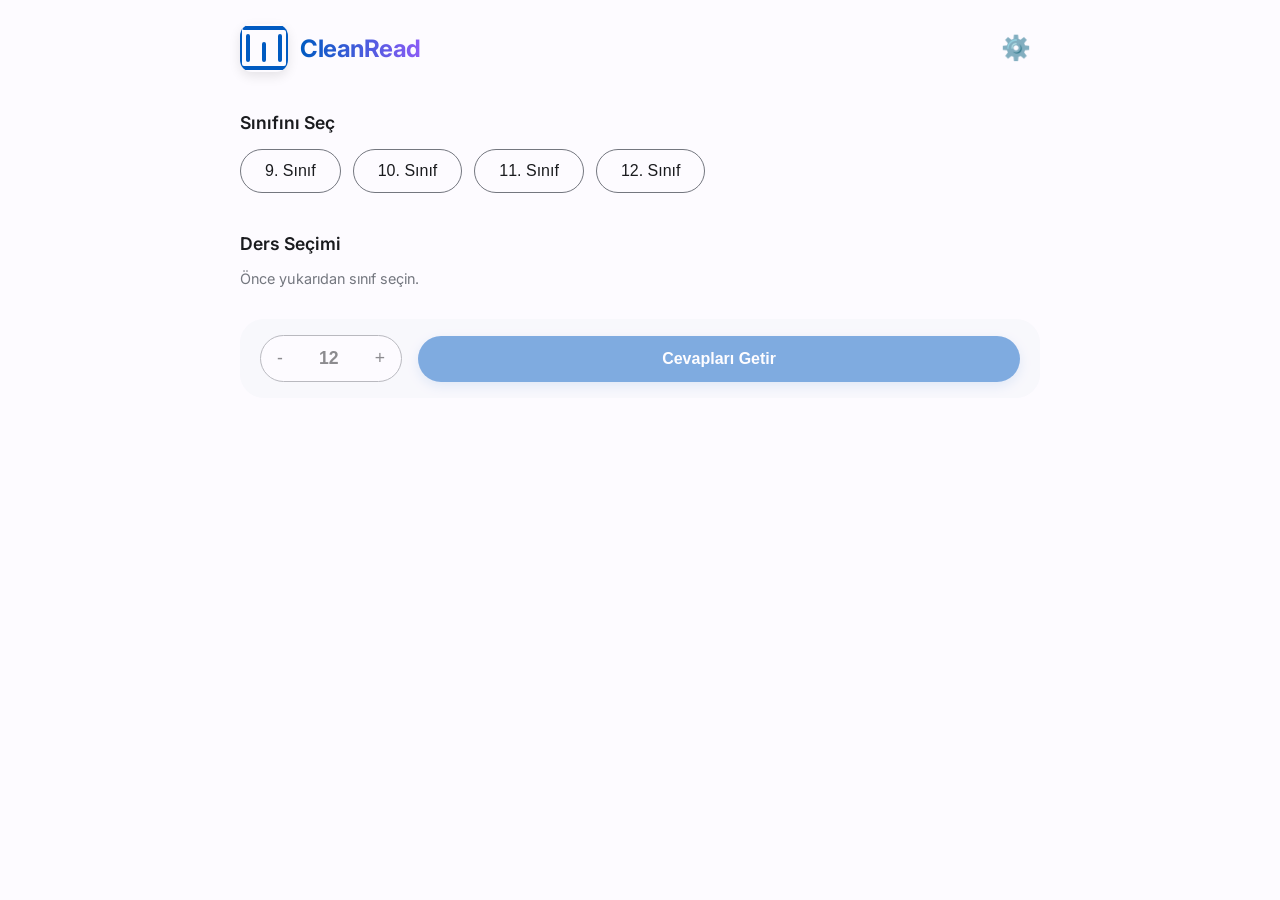
==== index.html @ bc244ae1 "Create index.html" ====
<!DOCTYPE html>
<html lang="tr">
<head>
<meta charset="UTF-8">
<meta name="viewport" content="width=device-width, initial-scale=1.0, maximum-scale=1.0, user-scalable=no">
<title>CleanRead · Cevaplara Hızlı Erişim</title>
<link href="https://fonts.googleapis.com/css2?family=Inter:wght@400;500;600;700&display=swap" rel="stylesheet">
<style>
  /* Material Design 3 Renk Paleti (Açık ve Koyu Tema) */
  :root {
    /* Açık Tema (Varsayılan) */
    --md-sys-color-primary: #005ac1;
    --md-sys-color-on-primary: #ffffff;
    --md-sys-color-primary-container: #d8e2ff;
    --md-sys-color-on-primary-container: #001a41;
    --md-sys-color-surface: #fdfbff;
    --md-sys-color-on-surface: #1a1b1e;
    --md-sys-color-surface-container: #f3f4f9;
    --md-sys-color-outline: #74777f;
    --md-sys-color-error: #ba1a1a;
    --md-sys-color-error-container: #ffdad6;
    --md-sys-color-on-error-container: #410002;
    --md-sys-color-success-container: #c4eed0;
    --md-sys-color-on-success-container: #072711;
    
    --radius-sm: 8px;
    --radius-md: 16px;
    --radius-lg: 24px;
    --radius-full: 999px;
    
    --font-family: 'Inter', -apple-system, BlinkMacSystemFont, sans-serif;
  }

  @media (prefers-color-scheme: dark) {
    :root {
      /* Koyu Tema */
      --md-sys-color-primary: #adc6ff;
      --md-sys-color-on-primary: #002e69;
      --md-sys-color-primary-container: #004494;
      --md-sys-color-on-primary-container: #d8e2ff;
      --md-sys-color-surface: #1a1b1e;
      --md-sys-color-on-surface: #e3e2e6;
      --md-sys-color-surface-container: #23252a;
      --md-sys-color-outline: #8e9099;
      --md-sys-color-error: #ffb4ab;
      --md-sys-color-error-container: #93000a;
      --md-sys-color-on-error-container: #ffdad6;
      --md-sys-color-success-container: #0f5223;
      --md-sys-color-on-success-container: #c4eed0;
    }
  }

  * { box-sizing: border-box; margin: 0; padding: 0; }
  
  body {
    font-family: var(--font-family);
    background-color: var(--md-sys-color-surface);
    color: var(--md-sys-color-on-surface);
    min-height: 100vh;
    display: flex;
    flex-direction: column;
    align-items: center;
    padding: 0 16px 80px;
    transition: background-color 0.3s, color 0.3s;
  }

  /* --- HEADER --- */
  header {
    width: 100%;
    max-width: 800px;
    display: flex;
    align-items: center;
    justify-content: space-between;
    padding: 24px 0;
    margin-bottom: 16px;
  }
  .logo-container {
    display: flex;
    align-items: center;
    gap: 12px;
  }
  .logo-container img {
    width: 48px;
    height: 48px;
    border-radius: 12px;
    object-fit: cover;
    box-shadow: 0 4px 12px rgba(0,0,0,0.1);
  }
  .logo-container h1 {
    font-size: 1.5rem;
    font-weight: 700;
    letter-spacing: -0.5px;
    background: linear-gradient(90deg, var(--md-sys-color-primary), #8b5cf6);
    -webkit-background-clip: text;
    -webkit-text-fill-color: transparent;
  }
  .icon-btn {
    background: transparent;
    border: none;
    color: var(--md-sys-color-on-surface);
    width: 48px;
    height: 48px;
    border-radius: 50%;
    display: flex;
    align-items: center;
    justify-content: center;
    font-size: 24px;
    cursor: pointer;
    transition: background 0.2s;
  }
  .icon-btn:hover {
    background: var(--md-sys-color-surface-container);
  }

  /* --- MAIN CONTAINER --- */
  main {
    width: 100%;
    max-width: 800px;
    display: flex;
    flex-direction: column;
    gap: 32px;
  }

  .section-title {
    font-size: 1.1rem;
    font-weight: 600;
    margin-bottom: 16px;
    color: var(--md-sys-color-on-surface);
  }

  /* --- Sınıf Seçimi (Chips) --- */
  .grade-selector {
    display: flex;
    gap: 12px;
    overflow-x: auto;
    padding-bottom: 8px;
    scrollbar-width: none;
  }
  .grade-selector::-webkit-scrollbar { display: none; }
  
  .chip {
    padding: 12px 24px;
    border-radius: var(--radius-full);
    border: 1px solid var(--md-sys-color-outline);
    background: transparent;
    color: var(--md-sys-color-on-surface);
    font-size: 1rem;
    font-weight: 500;
    cursor: pointer;
    transition: all 0.2s cubic-bezier(0.4, 0, 0.2, 1);
    white-space: nowrap;
  }
  .chip.active {
    background: var(--md-sys-color-primary-container);
    color: var(--md-sys-color-on-primary-container);
    border-color: transparent;
    box-shadow: 0 2px 8px rgba(0,0,0,0.05);
  }

  /* --- Ders Seçimi (Grid Cards) --- */
  .subject-grid {
    display: grid;
    grid-template-columns: repeat(auto-fill, minmax(160px, 1fr));
    gap: 16px;
  }
  .subject-card {
    background: var(--md-sys-color-surface-container);
    border: 2px solid transparent;
    border-radius: var(--radius-md);
    padding: 16px;
    cursor: pointer;
    transition: all 0.2s ease;
    display: flex;
    flex-direction: column;
    gap: 8px;
    text-align: left;
  }
  .subject-card:hover {
    transform: translateY(-2px);
    box-shadow: 0 4px 12px rgba(0,0,0,0.05);
  }
  .subject-card.active {
    background: var(--md-sys-color-primary-container);
    border-color: var(--md-sys-color-primary);
    color: var(--md-sys-color-on-primary-container);
  }
  .subject-icon { font-size: 24px; }
  .subject-name { font-weight: 600; font-size: 0.95rem; line-height: 1.3; }
  .subject-pub { font-size: 0.75rem; opacity: 0.8; }

  /* --- Sayfa Seçimi ve Aksiyon --- */
  .action-bar {
    display: flex;
    flex-wrap: wrap;
    align-items: center;
    gap: 16px;
    background: var(--md-sys-color-surface-container);
    padding: 16px 20px;
    border-radius: var(--radius-lg);
    opacity: 0.5;
    pointer-events: none;
    transition: opacity 0.3s;
  }
  .action-bar.active {
    opacity: 1;
    pointer-events: all;
  }
  .page-input-group {
    display: flex;
    align-items: center;
    background: var(--md-sys-color-surface);
    border-radius: var(--radius-full);
    border: 1px solid var(--md-sys-color-outline);
    overflow: hidden;
  }
  .page-input-group button {
    background: transparent;
    border: none;
    padding: 12px 16px;
    font-size: 1.1rem;
    color: var(--md-sys-color-on-surface);
    cursor: pointer;
  }
  .page-input-group button:hover { background: rgba(0,0,0,0.05); }
  .page-input-group input {
    width: 60px;
    text-align: center;
    border: none;
    background: transparent;
    font-size: 1.1rem;
    font-weight: 600;
    color: var(--md-sys-color-on-surface);
    outline: none;
    -moz-appearance: textfield;
  }
  .page-input-group input::-webkit-outer-spin-button,
  .page-input-group input::-webkit-inner-spin-button { -webkit-appearance: none; margin: 0; }
  
  .btn-primary {
    background: var(--md-sys-color-primary);
    color: var(--md-sys-color-on-primary);
    border: none;
    padding: 14px 24px;
    border-radius: var(--radius-full);
    font-size: 1rem;
    font-weight: 600;
    cursor: pointer;
    flex-grow: 1;
    display: flex;
    align-items: center;
    justify-content: center;
    gap: 8px;
    transition: background 0.2s, transform 0.1s;
    box-shadow: 0 4px 12px rgba(0, 90, 193, 0.2);
  }
  .btn-primary:hover { filter: brightness(1.1); }
  .btn-primary:active { transform: scale(0.98); }
  .btn-primary:disabled { opacity: 0.7; cursor: not-allowed; }

  /* --- Sonuç Alanı --- */
  .results-container { margin-top: 16px; display: none; }
  .status-box {
    padding: 16px;
    border-radius: var(--radius-md);
    margin-bottom: 24px;
    font-size: 0.95rem;
    font-weight: 500;
    display: flex;
    align-items: center;
    gap: 12px;
  }
  .status-loading { background: var(--md-sys-color-primary-container); color: var(--md-sys-color-on-primary-container); }
  .status-error { background: var(--md-sys-color-error-container); color: var(--md-sys-color-on-error-container); }
  .status-success { background: var(--md-sys-color-success-container); color: var(--md-sys-color-on-success-container); }

  .answer-card {
    background: var(--md-sys-color-surface-container);
    border-radius: var(--radius-md);
    padding: 20px;
    margin-bottom: 16px;
    font-size: 1rem;
    line-height: 1.6;
    border-left: 4px solid var(--md-sys-color-primary);
  }
  .answer-card strong { color: var(--md-sys-color-primary); }
  .answer-card img {
    max-width: 100%;
    border-radius: var(--radius-sm);
    margin-top: 12px;
    cursor: zoom-in;
    display: block;
  }

  .image-grid { display: flex; flex-direction: column; gap: 16px; }
  .image-card {
    background: var(--md-sys-color-surface-container);
    border-radius: var(--radius-md);
    overflow: hidden;
  }
  .image-card img {
    width: 100%;
    display: block;
    cursor: zoom-in;
  }
  .image-card-footer {
    padding: 12px 16px;
    font-size: 0.85rem;
    display: flex;
    justify-content: space-between;
    color: var(--md-sys-color-outline);
  }
  .image-card-footer a {
    color: var(--md-sys-color-primary);
    text-decoration: none;
    font-weight: 600;
  }

  /* --- Modal (Ayarlar) --- */
  .modal-overlay {
    position: fixed; inset: 0; background: rgba(0,0,0,0.5); backdrop-filter: blur(4px);
    display: none; align-items: center; justify-content: center; z-index: 100;
    padding: 16px; opacity: 0; transition: opacity 0.3s;
  }
  .modal-overlay.open { display: flex; opacity: 1; }
  .modal {
    background: var(--md-sys-color-surface);
    border-radius: var(--radius-lg);
    width: 100%; max-width: 500px;
    padding: 24px; box-shadow: 0 24px 48px rgba(0,0,0,0.2);
    transform: translateY(20px); transition: transform 0.3s cubic-bezier(0.4, 0, 0.2, 1);
  }
  .modal-overlay.open .modal { transform: translateY(0); }
  .modal-header { display: flex; justify-content: space-between; align-items: center; margin-bottom: 20px; }
  .modal-header h2 { font-size: 1.2rem; }
  .input-group { margin-bottom: 16px; }
  .input-group label { display: block; font-size: 0.85rem; font-weight: 600; margin-bottom: 8px; color: var(--md-sys-color-outline); }
  .input-group input {
    width: 100%; padding: 12px 16px; border-radius: var(--radius-sm);
    border: 1px solid var(--md-sys-color-outline); background: transparent;
    color: var(--md-sys-color-on-surface); font-size: 1rem;
  }
  .input-group input:focus { border-color: var(--md-sys-color-primary); outline: none; }
  .hint { font-size: 0.75rem; color: var(--md-sys-color-outline); margin-top: 6px; }

  /* --- Lightbox --- */
  .lightbox {
    position: fixed; inset: 0; background: rgba(0,0,0,0.9); z-index: 200;
    display: none; align-items: center; justify-content: center;
    padding: 24px; cursor: zoom-out; opacity: 0; transition: opacity 0.3s;
  }
  .lightbox.open { display: flex; opacity: 1; }
  .lightbox img { max-width: 100%; max-height: 100%; border-radius: var(--radius-sm); box-shadow: 0 10px 40px rgba(0,0,0,0.5); }

  /* Spinner */
  .spin {
    width: 20px; height: 20px; border: 3px solid rgba(255,255,255,0.3);
    border-top-color: #fff; border-radius: 50%; animation: spin 0.8s linear infinite;
  }
  .spin-color { border-color: var(--md-sys-color-primary-container); border-top-color: var(--md-sys-color-primary); }
  @keyframes spin { to { transform: rotate(360deg); } }

</style>
</head>
<body>

<header>
  <div class="logo-container">
    <!-- Logonuzu bu dizine 'logo.png' olarak ekleyin -->
    <img src="logo.png" alt="CleanRead" onerror="this.src='[data-uri]'">
    <h1>CleanRead</h1>
  </div>
  <button class="icon-btn" onclick="openSettings()" title="Ayarlar">⚙️</button>
</header>

<main>
  <!-- 1. Adım: Sınıf Seçimi -->
  <section>
    <div class="section-title">Sınıfını Seç</div>
    <div class="grade-selector" id="gradeSelector">
      <button class="chip" onclick="selectGrade(9)">9. Sınıf</button>
      <button class="chip" onclick="selectGrade(10)">10. Sınıf</button>
      <button class="chip" onclick="selectGrade(11)">11. Sınıf</button>
      <button class="chip" onclick="selectGrade(12)">12. Sınıf</button>
    </div>
  </section>

  <!-- 2. Adım: Ders Seçimi -->
  <section>
    <div class="section-title" id="subjectTitle">Ders Seçimi</div>
    <div class="subject-grid" id="subjectGrid">
      <!-- JavaScript ile doldurulacak -->
      <div style="color: var(--md-sys-color-outline); font-size: 0.9rem;">Önce yukarıdan sınıf seçin.</div>
    </div>
  </section>

  <!-- 3. Adım: Sayfa & Aksiyon -->
  <section>
    <div class="action-bar" id="actionBar">
      <div class="page-input-group">
        <button onclick="changePage(-1)">-</button>
        <input type="number" id="pageNo" value="12" min="1">
        <button onclick="changePage(1)">+</button>
      </div>
      <button class="btn-primary" id="fetchBtn" onclick="fetchAnswers()">
        Cevapları Getir
      </button>
    </div>
  </section>

  <!-- Sonuç Alanı -->
  <section class="results-container" id="resultsContainer">
    <div id="statusBox" class="status-box" style="display:none;"></div>
    
    <div id="resultsContent" style="display:none;">
      <h3 class="section-title" style="margin-top:20px; border-bottom: 2px solid var(--md-sys-color-surface-container); padding-bottom:8px;">
        📝 Metin Cevapları (<span id="textCount">0</span>)
      </h3>
      <div id="answersList"></div>

      <h3 class="section-title" style="margin-top:32px; border-bottom: 2px solid var(--md-sys-color-surface-container); padding-bottom:8px;">
        🖼️ Çözüm Görselleri (<span id="imgCount">0</span>)
      </h3>
      <div id="imagesList" class="image-grid"></div>
    </div>
  </section>
</main>

<!-- Ayarlar Modalı (Teknik Detaylar) -->
<div class="modal-overlay" id="settingsModal" onclick="closeSettings(event)">
  <div class="modal" onclick="event.stopPropagation()">
    <div class="modal-header">
      <h2>Gelişmiş Ayarlar</h2>
      <button class="icon-btn" onclick="closeSettings()" style="width:36px; height:36px; font-size:18px;">✕</button>
    </div>
    <div class="input-group">
      <label>Özel Proxy Worker URL (Önerilen)</label>
      <input type="text" id="workerUrl" placeholder="https://senin-worker.workers.dev">
      <div class="hint">Eğer cevaplar çekilemiyorsa, kendi Cloudflare Worker linkini buraya gir.</div>
    </div>
    <div class="input-group">
      <label>Özel Kitap URL Şablonu (Geçersiz Kılar)</label>
      <input type="text" id="customTemplate" placeholder="https://evvelcevap.com/...-sayfa-{sayfa}/">
      <div class="hint">Ders listesinde olmayan bir kitap için evvelcevap linkini buraya yapıştırıp sayfa kısmını <code>{sayfa}</code> yap. (Boş bırakırsan menüdeki dersler kullanılır)</div>
    </div>
    <button class="btn-primary" style="width:100%; margin-top:8px;" onclick="saveSettings()">Kaydet ve Kapat</button>
  </div>
</div>

<!-- Lightbox (Görsel Büyütme) -->
<div class="lightbox" id="lightbox" onclick="closeLightbox()">
  <img id="lightboxImg" src="" alt="Büyütülmüş">
</div>

<script>
  // --- VERİTABANI (Dersler ve URL'leri) ---
  // Buraya istediğiniz kitapların evvelcevap şablonlarını ekleyebilirsiniz.
  const bookDB = {
    9: [
      { id: '9-ed', icon: '📚', name: 'Türk Dili ve Edebiyatı', pub: 'MEB Yayınları', url: 'https://evvelcevap.com/9-sinif-turk-dili-ve-edebiyati-ders-kitabi-cevaplari-meb-yayinlari-sayfa-{sayfa}/' },
      { id: '9-mat', icon: '📐', name: 'Matematik', pub: 'MEB Yayınları', url: 'https://evvelcevap.com/9-sinif-matematik-ders-kitabi-cevaplari-meb-yayinlari-sayfa-{sayfa}/' },
      { id: '9-tr', icon: '🇹🇷', name: 'Tarih', pub: 'MEB Yayınları', url: 'https://evvelcevap.com/9-sinif-tarih-ders-kitabi-cevaplari-meb-yayinlari-sayfa-{sayfa}/' }
    ],
    10: [
      { id: '10-ed', icon: '📚', name: 'Türk Dili ve Edebiyatı', pub: 'MEB Yayınları', url: 'https://evvelcevap.com/10-sinif-turk-dili-ve-edebiyati-ders-kitabi-cevaplari-meb-yayinlari-sayfa-{sayfa}/' },
      { id: '10-mat', icon: '📐', name: 'Matematik', pub: 'MEB Yayınları', url: 'https://evvelcevap.com/10-sinif-matematik-ders-kitabi-cevaplari-miray-yayinlari-sayfa-{sayfa}/' }
    ],
    11: [
      { id: '11-ed', icon: '📚', name: 'Türk Dili ve Edebiyatı', pub: 'MEB Yayınları', url: 'https://evvelcevap.com/11-sinif-turk-dili-ve-edebiyati-ders-kitabi-cevaplari-meb-yayinlari-sayfa-{sayfa}/' },
      { id: '11-mat', icon: '📐', name: 'Matematik', pub: 'MEB Yayınları', url: 'https://evvelcevap.com/11-sinif-matematik-ders-kitabi-cevaplari-meb-yayinlari-sayfa-{sayfa}/' },
      { id: '11-ing', icon: '🌍', name: 'İngilizce', pub: 'Cem Yayınları', url: 'https://evvelcevap.com/11-sinif-ingilizce-ders-kitabi-cevaplari-cem-yayinlari-sayfa-{sayfa}/' }
    ],
    12: [
      { id: '12-ed', icon: '📚', name: 'Türk Dili ve Edebiyatı', pub: 'MEB Yayınları', url: 'https://evvelcevap.com/12-sinif-turk-dili-ve-edebiyati-ders-kitabi-cevaplari-meb-yayinlari-sayfa-{sayfa}/' },
      { id: '12-mat', icon: '📐', name: 'Matematik', pub: 'Meb Yayınları', url: 'https://evvelcevap.com/12-sinif-matematik-ders-kitabi-cevaplari-meb-yayinlari-sayfa-{sayfa}/' }
    ]
  };

  let currentGrade = null;
  let currentSubjectUrl = null;

  const els = {
    gradeChips: document.querySelectorAll('.chip'),
    subjectGrid: document.getElementById('subjectGrid'),
    subjectTitle: document.getElementById('subjectTitle'),
    actionBar: document.getElementById('actionBar'),
    pageNo: document.getElementById('pageNo'),
    fetchBtn: document.getElementById('fetchBtn'),
    statusBox: document.getElementById('statusBox'),
    resultsContainer: document.getElementById('resultsContainer'),
    resultsContent: document.getElementById('resultsContent'),
    answersList: document.getElementById('answersList'),
    imagesList: document.getElementById('imagesList'),
    textCount: document.getElementById('textCount'),
    imgCount: document.getElementById('imgCount'),
    workerUrl: document.getElementById('workerUrl'),
    customTemplate: document.getElementById('customTemplate'),
    settingsModal: document.getElementById('settingsModal'),
    lightbox: document.getElementById('lightbox'),
    lightboxImg: document.getElementById('lightboxImg')
  };

  // --- ARAYÜZ MANTIĞI ---

  function selectGrade(grade) {
    currentGrade = grade;
    els.gradeChips.forEach(chip => {
      chip.classList.toggle('active', chip.innerText.includes(`${grade}.`));
    });
    
    els.subjectTitle.innerText = `${grade}. Sınıf Dersleri`;
    renderSubjects(grade);
    
    currentSubjectUrl = null;
    els.actionBar.classList.remove('active');
  }

  function renderSubjects(grade) {
    els.subjectGrid.innerHTML = '';
    const subjects = bookDB[grade] || [];
    
    if (subjects.length === 0) {
      els.subjectGrid.innerHTML = '<div style="color:var(--md-sys-color-outline);">Bu sınıf için henüz ders eklenmemiş.</div>';
      return;
    }

    subjects.forEach(sub => {
      const card = document.createElement('div');
      card.className = 'subject-card';
      card.innerHTML = `
        <div class="subject-icon">${sub.icon}</div>
        <div class="subject-name">${sub.name}</div>
        <div class="subject-pub">${sub.pub}</div>
      `;
      card.onclick = () => selectSubject(card, sub.url);
      els.subjectGrid.appendChild(card);
    });
  }

  function selectSubject(cardElement, url) {
    document.querySelectorAll('.subject-card').forEach(c => c.classList.remove('active'));
    cardElement.classList.add('active');
    currentSubjectUrl = url;
    els.actionBar.classList.add('active');
  }

  function changePage(delta) {
    let current = parseInt(els.pageNo.value) || 1;
    let next = Math.max(1, current + delta);
    els.pageNo.value = next;
  }

  // Enter ile arama
  els.pageNo.addEventListener('keydown', e => { if (e.key === 'Enter' && currentSubjectUrl) fetchAnswers(); });

  // --- AYARLAR MANTIĞI ---
  
  function openSettings() { els.settingsModal.classList.add('open'); }
  function closeSettings(e) { 
    if(e && e.target !== els.settingsModal) return; 
    els.settingsModal.classList.remove('open'); 
  }
  
  function saveSettings() {
    localStorage.setItem('cr_worker', els.workerUrl.value.trim());
    localStorage.setItem('cr_custom', els.customTemplate.value.trim());
    closeSettings();
    if(els.customTemplate.value.trim()) {
      currentSubjectUrl = els.customTemplate.value.trim();
      els.actionBar.classList.add('active');
    }
  }

  // Başlangıçta ayarları yükle
  els.workerUrl.value = localStorage.getItem('cr_worker') || '';
  els.customTemplate.value = localStorage.getItem('cr_custom') || '';
  if(els.customTemplate.value) {
    currentSubjectUrl = els.customTemplate.value;
    els.actionBar.classList.add('active');
  }

  // --- ÇEKİCİ / SCRAPER MANTIĞI ---

  const PUBLIC_PROXIES = [
    { name: 'allorigins', build: url => `https://api.allorigins.win/raw?url=${encodeURIComponent(url)}` },
    { name: 'codetabs', build: url => `https://api.codetabs.com/v1/proxy?quest=${encodeURIComponent(url)}` },
    { name: 'corsproxy.io', build: url => `https://corsproxy.io/?url=${encodeURIComponent(url)}` },
  ];

  function getProxies() {
    const custom = els.workerUrl.value.trim().replace(/\/$/, '');
    const list = [...PUBLIC_PROXIES];
    if (custom) list.unshift({ name: 'Özel Worker', build: url => `${custom}?url=${encodeURIComponent(url)}` });
    return list;
  }

  function setStatus(type, msg) {
    els.statusBox.style.display = 'flex';
    els.statusBox.className = `status-box status-${type}`;
    if (type === 'loading') {
      els.statusBox.innerHTML = `<div class="spin spin-color"></div> <div>${msg}</div>`;
    } else {
      els.statusBox.innerHTML = msg;
    }
  }

  async function fetchViaProxies(targetUrl) {
    const proxies = getProxies();
    for (let i = 0; i < proxies.length; i++) {
      const proxy = proxies[i];
      setStatus('loading', `Bağlanılıyor... (Deneme ${i+1}/${proxies.length})`);
      try {
        const controller = new AbortController();
        const timeoutId = setTimeout(() => controller.abort(), 12000);
        const res = await fetch(proxy.build(targetUrl), { signal: controller.signal });
        clearTimeout(timeoutId);
        if (!res.ok) throw new Error(`HTTP ${res.status}`);
        const html = await res.text();
        if (!html || html.length < 200) throw new Error('Boş yanıt');
        return html;
      } catch (err) {
        console.warn(`${proxy.name} başarısız:`, err);
      }
    }
    throw new Error('Ağ hatası: Lütfen ayarlardan özel Proxy Worker ekleyin veya bir süre sonra tekrar deneyin.');
  }

  async function fetchAnswers() {
    const template = els.customTemplate.value.trim() || currentSubjectUrl;
    const pageNo = els.pageNo.value.trim();
    if (!template || !pageNo) return;

    let targetUrl = template.includes('{sayfa}') 
      ? template.replace('{sayfa}', pageNo) 
      : template.replace(/\/?$/, '') + `-sayfa-${pageNo}/`;

    els.resultsContainer.style.display = 'block';
    els.resultsContent.style.display = 'none';
    
    els.fetchBtn.disabled = true;
    els.fetchBtn.innerHTML = '<div class="spin"></div> Bekleyin...';

    try {
      const html = await fetchViaProxies(targetUrl);
      parseAndRender(html, pageNo, new URL(targetUrl).origin);
    } catch (err) {
      setStatus('error', `❌ <b>Hata:</b> ${escapeHtml(err.message)}`);
    } finally {
      els.fetchBtn.disabled = false;
      els.fetchBtn.innerHTML = 'Cevapları Getir';
    }
  }

  // --- HTML AYRIŞTIRMA (Önceki altyapı aynen korundu, arayüze entegre edildi) ---

  function parseAndRender(html, pageNo, originForRelative) {
    const parser = new DOMParser();
    const doc = parser.parseFromString(html, 'text/html');
    const content = doc.querySelector('.entry-content, article, .post-content, main') || doc.body;

    const junkSelectors = [
      'script', 'style', 'noscript', 'iframe', '.adsbygoogle', '.ad', '.reklam', 
      '.advertisement', '.yararli-linkler', '.reactions', '.emoji-picker', 
      '.post-share', 'nav', 'header', 'footer', '.comments', '#comments'
    ];
    junkSelectors.forEach(sel => content.querySelectorAll(sel).forEach(el => el.remove()));

    const SUBJECT_ICONS = /\/(fen|sosyal|turkce|türkçe|matematik|ingilizce|din|edebiyat|cografya|coğrafya|tarih|fizik|kimya|biyoloji)\.(webp|png|jpe?g|svg)(\?.*)?$/i;
    function isJunkImageSrc(src) {
      if (!src) return true;
      if (/\.gif(\?.*)?$/i.test(src)) return true;
      if (SUBJECT_ICONS.test(src)) return true;
      if (/\/cdn-minio\/uploads\/library\//i.test(src)) return true;
      if (/logo|avatar|banner|icon|pixel|emoji|quick|share|gravatar/i.test(src)) return true;
      return false;
    }
    
    function resolveImgSrc(img) {
      let src = img.getAttribute('data-src') || img.getAttribute('data-lazy-src') || img.getAttribute('src');
      if (!src) return null;
      if (src.startsWith('//')) src = 'https:' + src;
      else if (src.startsWith('/') && originForRelative) src = originForRelative + src;
      return src;
    }

    const seen = new Set();
    const answerNodes = [];
    content.querySelectorAll('p, li, div').forEach(node => {
      if (node.querySelector('p, li, div')) return;
      const text = node.innerText?.trim();
      if (!text || text.length < 3) return;
      if (text.includes('ulaşabilmek ve dersinizi') || text.includes('aşağıdaki yayınımızı')) return;
      if (!/\b(Cevap|Soru)\s*:/i.test(text)) return;
      if (text.length > 12) {
        if (seen.has(text)) return;
        seen.add(text);
      }
      answerNodes.push({ node, text });
    });

    const consumedImgSrcs = new Set();
    function findAnswerImage(node) {
      const localImg = node.querySelector('img');
      if (localImg) {
        const src = resolveImgSrc(localImg);
        if (src && !isJunkImageSrc(src)) return src;
      }
      let sib = node.nextElementSibling;
      let hops = 0;
      while (sib && hops < 6) {
        const sibText = sib.innerText ? sib.innerText.trim() : '';
        if (/\b(Cevap|Soru)\s*:/i.test(sibText)) break;
        const foundImg = sib.tagName === 'IMG' ? sib : sib.querySelector('img');
        if (foundImg) {
          const src = resolveImgSrc(foundImg);
          if (src && !isJunkImageSrc(src)) return src;
        }
        sib = sib.nextElementSibling;
        hops++;
      }
      return null;
    }

    const answers = answerNodes.map(({ node, text }) => {
      const isEmptyCevap = /Cevap\s*:\s*$/i.test(text);
      let inlineImage = null;
      if (isEmptyCevap) {
        inlineImage = findAnswerImage(node);
        if (inlineImage) consumedImgSrcs.add(inlineImage);
      }
      return { text, inlineImage };
    });

    const imgSeen = new Set();
    const images = [];
    content.querySelectorAll('img').forEach(img => {
      const src = resolveImgSrc(img);
      if (!src || isJunkImageSrc(src) || consumedImgSrcs.has(src) || imgSeen.has(src)) return;
      imgSeen.add(src);
      images.push(src);
    });

    if (answers.length === 0 && images.length === 0) {
      setStatus('error', `⚠️ Sayfa ${pageNo} için cevap bulunamadı. Muhtemelen sayfa numarası yanlış.`);
      return;
    }

    // Arayüze Basma
    els.statusBox.style.display = 'none';
    els.resultsContent.style.display = 'block';
    
    els.answersList.innerHTML = '';
    els.textCount.innerText = answers.length;
    
    answers.forEach(({ text, inlineImage }) => {
      const card = document.createElement('div');
      card.className = 'answer-card';
      let htmlText = escapeHtml(text).replace(/(Cevap\s*:)/gi, '<strong>$1</strong>').replace(/(Soru\s*:)/gi, '<strong>$1</strong>');
      if (inlineImage) {
        htmlText += `<img src="${inlineImage}" alt="Cevap" loading="lazy" onclick="openLightbox('${inlineImage}')">`;
      }
      card.innerHTML = htmlText;
      els.answersList.appendChild(card);
    });

    els.imagesList.innerHTML = '';
    els.imgCount.innerText = images.length;
    
    images.forEach((src, i) => {
      const card = document.createElement('div');
      card.className = 'image-card';
      card.innerHTML = `
        <img src="${src}" alt="Çözüm ${i+1}" loading="lazy" onclick="openLightbox('${src}')">
        <div class="image-card-footer">
          <span>Sayfa Görseli ${i+1}</span>
          <a href="${src}" target="_blank">Aç ↗</a>
        </div>
      `;
      els.imagesList.appendChild(card);
    });
    
    // Yavaşça scroll
    els.resultsContainer.scrollIntoView({ behavior: 'smooth', block: 'start' });
  }

  function escapeHtml(str) {
    const div = document.createElement('div');
    div.textContent = str;
    return div.innerHTML;
  }

  // --- LIGHTBOX ---
  function openLightbox(src) {
    els.lightboxImg.src = src;
    els.lightbox.classList.add('open');
  }
  function closeLightbox() {
    els.lightbox.classList.remove('open');
    setTimeout(() => { els.lightboxImg.src = ''; }, 300);
  }
  document.addEventListener('keydown', e => { if (e.key === 'Escape') closeLightbox(); });

</script>
</body>
</html>
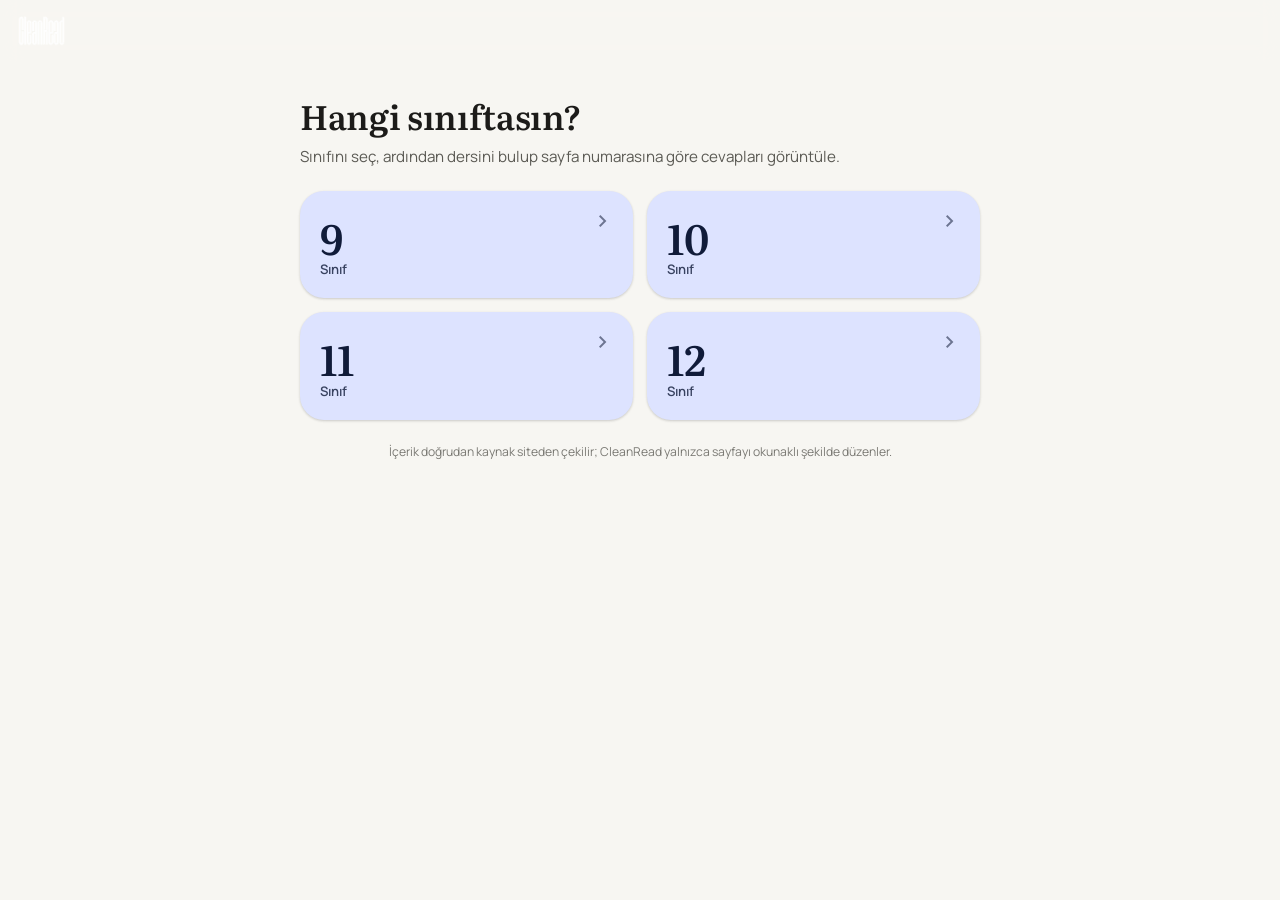
==== commit de2251be: "Add files via upload" ====
--- a/index.html
+++ b/index.html
@@ -2,803 +2,48 @@
 <html lang="tr">
 <head>
 <meta charset="UTF-8">
-<meta name="viewport" content="width=device-width, initial-scale=1.0, maximum-scale=1.0, user-scalable=no">
-<title>CleanRead · Cevaplara Hızlı Erişim</title>
-<link href="https://fonts.googleapis.com/css2?family=Inter:wght@400;500;600;700&display=swap" rel="stylesheet">
-<style>
-  /* Material Design 3 Renk Paleti (Açık ve Koyu Tema) */
-  :root {
-    /* Açık Tema (Varsayılan) */
-    --md-sys-color-primary: #005ac1;
-    --md-sys-color-on-primary: #ffffff;
-    --md-sys-color-primary-container: #d8e2ff;
-    --md-sys-color-on-primary-container: #001a41;
-    --md-sys-color-surface: #fdfbff;
-    --md-sys-color-on-surface: #1a1b1e;
-    --md-sys-color-surface-container: #f3f4f9;
-    --md-sys-color-outline: #74777f;
-    --md-sys-color-error: #ba1a1a;
-    --md-sys-color-error-container: #ffdad6;
-    --md-sys-color-on-error-container: #410002;
-    --md-sys-color-success-container: #c4eed0;
-    --md-sys-color-on-success-container: #072711;
-    
-    --radius-sm: 8px;
-    --radius-md: 16px;
-    --radius-lg: 24px;
-    --radius-full: 999px;
-    
-    --font-family: 'Inter', -apple-system, BlinkMacSystemFont, sans-serif;
-  }
-
-  @media (prefers-color-scheme: dark) {
-    :root {
-      /* Koyu Tema */
-      --md-sys-color-primary: #adc6ff;
-      --md-sys-color-on-primary: #002e69;
-      --md-sys-color-primary-container: #004494;
-      --md-sys-color-on-primary-container: #d8e2ff;
-      --md-sys-color-surface: #1a1b1e;
-      --md-sys-color-on-surface: #e3e2e6;
-      --md-sys-color-surface-container: #23252a;
-      --md-sys-color-outline: #8e9099;
-      --md-sys-color-error: #ffb4ab;
-      --md-sys-color-error-container: #93000a;
-      --md-sys-color-on-error-container: #ffdad6;
-      --md-sys-color-success-container: #0f5223;
-      --md-sys-color-on-success-container: #c4eed0;
-    }
-  }
-
-  * { box-sizing: border-box; margin: 0; padding: 0; }
-  
-  body {
-    font-family: var(--font-family);
-    background-color: var(--md-sys-color-surface);
-    color: var(--md-sys-color-on-surface);
-    min-height: 100vh;
-    display: flex;
-    flex-direction: column;
-    align-items: center;
-    padding: 0 16px 80px;
-    transition: background-color 0.3s, color 0.3s;
-  }
-
-  /* --- HEADER --- */
-  header {
-    width: 100%;
-    max-width: 800px;
-    display: flex;
-    align-items: center;
-    justify-content: space-between;
-    padding: 24px 0;
-    margin-bottom: 16px;
-  }
-  .logo-container {
-    display: flex;
-    align-items: center;
-    gap: 12px;
-  }
-  .logo-container img {
-    width: 48px;
-    height: 48px;
-    border-radius: 12px;
-    object-fit: cover;
-    box-shadow: 0 4px 12px rgba(0,0,0,0.1);
-  }
-  .logo-container h1 {
-    font-size: 1.5rem;
-    font-weight: 700;
-    letter-spacing: -0.5px;
-    background: linear-gradient(90deg, var(--md-sys-color-primary), #8b5cf6);
-    -webkit-background-clip: text;
-    -webkit-text-fill-color: transparent;
-  }
-  .icon-btn {
-    background: transparent;
-    border: none;
-    color: var(--md-sys-color-on-surface);
-    width: 48px;
-    height: 48px;
-    border-radius: 50%;
-    display: flex;
-    align-items: center;
-    justify-content: center;
-    font-size: 24px;
-    cursor: pointer;
-    transition: background 0.2s;
-  }
-  .icon-btn:hover {
-    background: var(--md-sys-color-surface-container);
-  }
-
-  /* --- MAIN CONTAINER --- */
-  main {
-    width: 100%;
-    max-width: 800px;
-    display: flex;
-    flex-direction: column;
-    gap: 32px;
-  }
-
-  .section-title {
-    font-size: 1.1rem;
-    font-weight: 600;
-    margin-bottom: 16px;
-    color: var(--md-sys-color-on-surface);
-  }
-
-  /* --- Sınıf Seçimi (Chips) --- */
-  .grade-selector {
-    display: flex;
-    gap: 12px;
-    overflow-x: auto;
-    padding-bottom: 8px;
-    scrollbar-width: none;
-  }
-  .grade-selector::-webkit-scrollbar { display: none; }
-  
-  .chip {
-    padding: 12px 24px;
-    border-radius: var(--radius-full);
-    border: 1px solid var(--md-sys-color-outline);
-    background: transparent;
-    color: var(--md-sys-color-on-surface);
-    font-size: 1rem;
-    font-weight: 500;
-    cursor: pointer;
-    transition: all 0.2s cubic-bezier(0.4, 0, 0.2, 1);
-    white-space: nowrap;
-  }
-  .chip.active {
-    background: var(--md-sys-color-primary-container);
-    color: var(--md-sys-color-on-primary-container);
-    border-color: transparent;
-    box-shadow: 0 2px 8px rgba(0,0,0,0.05);
-  }
-
-  /* --- Ders Seçimi (Grid Cards) --- */
-  .subject-grid {
-    display: grid;
-    grid-template-columns: repeat(auto-fill, minmax(160px, 1fr));
-    gap: 16px;
-  }
-  .subject-card {
-    background: var(--md-sys-color-surface-container);
-    border: 2px solid transparent;
-    border-radius: var(--radius-md);
-    padding: 16px;
-    cursor: pointer;
-    transition: all 0.2s ease;
-    display: flex;
-    flex-direction: column;
-    gap: 8px;
-    text-align: left;
-  }
-  .subject-card:hover {
-    transform: translateY(-2px);
-    box-shadow: 0 4px 12px rgba(0,0,0,0.05);
-  }
-  .subject-card.active {
-    background: var(--md-sys-color-primary-container);
-    border-color: var(--md-sys-color-primary);
-    color: var(--md-sys-color-on-primary-container);
-  }
-  .subject-icon { font-size: 24px; }
-  .subject-name { font-weight: 600; font-size: 0.95rem; line-height: 1.3; }
-  .subject-pub { font-size: 0.75rem; opacity: 0.8; }
-
-  /* --- Sayfa Seçimi ve Aksiyon --- */
-  .action-bar {
-    display: flex;
-    flex-wrap: wrap;
-    align-items: center;
-    gap: 16px;
-    background: var(--md-sys-color-surface-container);
-    padding: 16px 20px;
-    border-radius: var(--radius-lg);
-    opacity: 0.5;
-    pointer-events: none;
-    transition: opacity 0.3s;
-  }
-  .action-bar.active {
-    opacity: 1;
-    pointer-events: all;
-  }
-  .page-input-group {
-    display: flex;
-    align-items: center;
-    background: var(--md-sys-color-surface);
-    border-radius: var(--radius-full);
-    border: 1px solid var(--md-sys-color-outline);
-    overflow: hidden;
-  }
-  .page-input-group button {
-    background: transparent;
-    border: none;
-    padding: 12px 16px;
-    font-size: 1.1rem;
-    color: var(--md-sys-color-on-surface);
-    cursor: pointer;
-  }
-  .page-input-group button:hover { background: rgba(0,0,0,0.05); }
-  .page-input-group input {
-    width: 60px;
-    text-align: center;
-    border: none;
-    background: transparent;
-    font-size: 1.1rem;
-    font-weight: 600;
-    color: var(--md-sys-color-on-surface);
-    outline: none;
-    -moz-appearance: textfield;
-  }
-  .page-input-group input::-webkit-outer-spin-button,
-  .page-input-group input::-webkit-inner-spin-button { -webkit-appearance: none; margin: 0; }
-  
-  .btn-primary {
-    background: var(--md-sys-color-primary);
-    color: var(--md-sys-color-on-primary);
-    border: none;
-    padding: 14px 24px;
-    border-radius: var(--radius-full);
-    font-size: 1rem;
-    font-weight: 600;
-    cursor: pointer;
-    flex-grow: 1;
-    display: flex;
-    align-items: center;
-    justify-content: center;
-    gap: 8px;
-    transition: background 0.2s, transform 0.1s;
-    box-shadow: 0 4px 12px rgba(0, 90, 193, 0.2);
-  }
-  .btn-primary:hover { filter: brightness(1.1); }
-  .btn-primary:active { transform: scale(0.98); }
-  .btn-primary:disabled { opacity: 0.7; cursor: not-allowed; }
-
-  /* --- Sonuç Alanı --- */
-  .results-container { margin-top: 16px; display: none; }
-  .status-box {
-    padding: 16px;
-    border-radius: var(--radius-md);
-    margin-bottom: 24px;
-    font-size: 0.95rem;
-    font-weight: 500;
-    display: flex;
-    align-items: center;
-    gap: 12px;
-  }
-  .status-loading { background: var(--md-sys-color-primary-container); color: var(--md-sys-color-on-primary-container); }
-  .status-error { background: var(--md-sys-color-error-container); color: var(--md-sys-color-on-error-container); }
-  .status-success { background: var(--md-sys-color-success-container); color: var(--md-sys-color-on-success-container); }
-
-  .answer-card {
-    background: var(--md-sys-color-surface-container);
-    border-radius: var(--radius-md);
-    padding: 20px;
-    margin-bottom: 16px;
-    font-size: 1rem;
-    line-height: 1.6;
-    border-left: 4px solid var(--md-sys-color-primary);
-  }
-  .answer-card strong { color: var(--md-sys-color-primary); }
-  .answer-card img {
-    max-width: 100%;
-    border-radius: var(--radius-sm);
-    margin-top: 12px;
-    cursor: zoom-in;
-    display: block;
-  }
-
-  .image-grid { display: flex; flex-direction: column; gap: 16px; }
-  .image-card {
-    background: var(--md-sys-color-surface-container);
-    border-radius: var(--radius-md);
-    overflow: hidden;
-  }
-  .image-card img {
-    width: 100%;
-    display: block;
-    cursor: zoom-in;
-  }
-  .image-card-footer {
-    padding: 12px 16px;
-    font-size: 0.85rem;
-    display: flex;
-    justify-content: space-between;
-    color: var(--md-sys-color-outline);
-  }
-  .image-card-footer a {
-    color: var(--md-sys-color-primary);
-    text-decoration: none;
-    font-weight: 600;
-  }
-
-  /* --- Modal (Ayarlar) --- */
-  .modal-overlay {
-    position: fixed; inset: 0; background: rgba(0,0,0,0.5); backdrop-filter: blur(4px);
-    display: none; align-items: center; justify-content: center; z-index: 100;
-    padding: 16px; opacity: 0; transition: opacity 0.3s;
-  }
-  .modal-overlay.open { display: flex; opacity: 1; }
-  .modal {
-    background: var(--md-sys-color-surface);
-    border-radius: var(--radius-lg);
-    width: 100%; max-width: 500px;
-    padding: 24px; box-shadow: 0 24px 48px rgba(0,0,0,0.2);
-    transform: translateY(20px); transition: transform 0.3s cubic-bezier(0.4, 0, 0.2, 1);
-  }
-  .modal-overlay.open .modal { transform: translateY(0); }
-  .modal-header { display: flex; justify-content: space-between; align-items: center; margin-bottom: 20px; }
-  .modal-header h2 { font-size: 1.2rem; }
-  .input-group { margin-bottom: 16px; }
-  .input-group label { display: block; font-size: 0.85rem; font-weight: 600; margin-bottom: 8px; color: var(--md-sys-color-outline); }
-  .input-group input {
-    width: 100%; padding: 12px 16px; border-radius: var(--radius-sm);
-    border: 1px solid var(--md-sys-color-outline); background: transparent;
-    color: var(--md-sys-color-on-surface); font-size: 1rem;
-  }
-  .input-group input:focus { border-color: var(--md-sys-color-primary); outline: none; }
-  .hint { font-size: 0.75rem; color: var(--md-sys-color-outline); margin-top: 6px; }
-
-  /* --- Lightbox --- */
-  .lightbox {
-    position: fixed; inset: 0; background: rgba(0,0,0,0.9); z-index: 200;
-    display: none; align-items: center; justify-content: center;
-    padding: 24px; cursor: zoom-out; opacity: 0; transition: opacity 0.3s;
-  }
-  .lightbox.open { display: flex; opacity: 1; }
-  .lightbox img { max-width: 100%; max-height: 100%; border-radius: var(--radius-sm); box-shadow: 0 10px 40px rgba(0,0,0,0.5); }
-
-  /* Spinner */
-  .spin {
-    width: 20px; height: 20px; border: 3px solid rgba(255,255,255,0.3);
-    border-top-color: #fff; border-radius: 50%; animation: spin 0.8s linear infinite;
-  }
-  .spin-color { border-color: var(--md-sys-color-primary-container); border-top-color: var(--md-sys-color-primary); }
-  @keyframes spin { to { transform: rotate(360deg); } }
-
-</style>
+<meta name="viewport" content="width=device-width, initial-scale=1.0, viewport-fit=cover">
+<title>CleanRead</title>
+<link rel="icon" href="logo.png">
+<link rel="preconnect" href="https://fonts.googleapis.com">
+<link rel="preconnect" href="https://fonts.gstatic.com" crossorigin>
+<link href="https://fonts.googleapis.com/css2?family=Literata:opsz,wght@7..72,500;7..72,600;7..72,700&family=Manrope:wght@500;700;800&display=swap" rel="stylesheet">
+<link rel="stylesheet" href="https://fonts.googleapis.com/css2?family=Material+Symbols+Outlined:opsz,wght,FILL,GRAD@24,400,0,0">
+<link rel="stylesheet" href="style.css">
 </head>
 <body>
 
-<header>
-  <div class="logo-container">
-    <!-- Logonuzu bu dizine 'logo.png' olarak ekleyin -->
-    <img src="logo.png" alt="CleanRead" onerror="this.src='[data-uri]'">
-    <h1>CleanRead</h1>
+<div class="appbar">
+  <img src="logo.png" alt="CleanRead" class="appbar-logo" onerror="this.style.display='none'">
+</div>
+
+<main class="screen">
+  <div class="hero">
+    <h1>Hangi sınıftasın?</h1>
+    <p>Sınıfını seç, ardından dersini bulup sayfa numarasına göre cevapları görüntüle.</p>
   </div>
-  <button class="icon-btn" onclick="openSettings()" title="Ayarlar">⚙️</button>
-</header>
 
-<main>
-  <!-- 1. Adım: Sınıf Seçimi -->
-  <section>
-    <div class="section-title">Sınıfını Seç</div>
-    <div class="grade-selector" id="gradeSelector">
-      <button class="chip" onclick="selectGrade(9)">9. Sınıf</button>
-      <button class="chip" onclick="selectGrade(10)">10. Sınıf</button>
-      <button class="chip" onclick="selectGrade(11)">11. Sınıf</button>
-      <button class="chip" onclick="selectGrade(12)">12. Sınıf</button>
-    </div>
-  </section>
+  <div class="grade-grid" id="gradeGrid">
+    <!-- JS ile dolduruluyor -->
+  </div>
 
-  <!-- 2. Adım: Ders Seçimi -->
-  <section>
-    <div class="section-title" id="subjectTitle">Ders Seçimi</div>
-    <div class="subject-grid" id="subjectGrid">
-      <!-- JavaScript ile doldurulacak -->
-      <div style="color: var(--md-sys-color-outline); font-size: 0.9rem;">Önce yukarıdan sınıf seçin.</div>
-    </div>
-  </section>
-
-  <!-- 3. Adım: Sayfa & Aksiyon -->
-  <section>
-    <div class="action-bar" id="actionBar">
-      <div class="page-input-group">
-        <button onclick="changePage(-1)">-</button>
-        <input type="number" id="pageNo" value="12" min="1">
-        <button onclick="changePage(1)">+</button>
-      </div>
-      <button class="btn-primary" id="fetchBtn" onclick="fetchAnswers()">
-        Cevapları Getir
-      </button>
-    </div>
-  </section>
-
-  <!-- Sonuç Alanı -->
-  <section class="results-container" id="resultsContainer">
-    <div id="statusBox" class="status-box" style="display:none;"></div>
-    
-    <div id="resultsContent" style="display:none;">
-      <h3 class="section-title" style="margin-top:20px; border-bottom: 2px solid var(--md-sys-color-surface-container); padding-bottom:8px;">
-        📝 Metin Cevapları (<span id="textCount">0</span>)
-      </h3>
-      <div id="answersList"></div>
-
-      <h3 class="section-title" style="margin-top:32px; border-bottom: 2px solid var(--md-sys-color-surface-container); padding-bottom:8px;">
-        🖼️ Çözüm Görselleri (<span id="imgCount">0</span>)
-      </h3>
-      <div id="imagesList" class="image-grid"></div>
-    </div>
-  </section>
+  <footer class="note">
+    İçerik doğrudan kaynak siteden çekilir; CleanRead yalnızca sayfayı okunaklı şekilde düzenler.
+  </footer>
 </main>
 
-<!-- Ayarlar Modalı (Teknik Detaylar) -->
-<div class="modal-overlay" id="settingsModal" onclick="closeSettings(event)">
-  <div class="modal" onclick="event.stopPropagation()">
-    <div class="modal-header">
-      <h2>Gelişmiş Ayarlar</h2>
-      <button class="icon-btn" onclick="closeSettings()" style="width:36px; height:36px; font-size:18px;">✕</button>
-    </div>
-    <div class="input-group">
-      <label>Özel Proxy Worker URL (Önerilen)</label>
-      <input type="text" id="workerUrl" placeholder="https://senin-worker.workers.dev">
-      <div class="hint">Eğer cevaplar çekilemiyorsa, kendi Cloudflare Worker linkini buraya gir.</div>
-    </div>
-    <div class="input-group">
-      <label>Özel Kitap URL Şablonu (Geçersiz Kılar)</label>
-      <input type="text" id="customTemplate" placeholder="https://evvelcevap.com/...-sayfa-{sayfa}/">
-      <div class="hint">Ders listesinde olmayan bir kitap için evvelcevap linkini buraya yapıştırıp sayfa kısmını <code>{sayfa}</code> yap. (Boş bırakırsan menüdeki dersler kullanılır)</div>
-    </div>
-    <button class="btn-primary" style="width:100%; margin-top:8px;" onclick="saveSettings()">Kaydet ve Kapat</button>
-  </div>
-</div>
+<script src="app.js"></script>
+<script>
+  const GRADES = [9, 10, 11, 12];
+  const grid = document.getElementById('gradeGrid');
+  grid.innerHTML = GRADES.map(g => `
+    <a class="grade-card" href="ders.html?sinif=${g}">
+      <span class="msi">chevron_right</span>
+      <span class="num">${g}</span>
+      <span class="label">Sınıf</span>
+    </a>
+  `).join('');
+</script>
 
-<!-- Lightbox (Görsel Büyütme) -->
-<div class="lightbox" id="lightbox" onclick="closeLightbox()">
-  <img id="lightboxImg" src="" alt="Büyütülmüş">
-</div>
-
-<script>
-  // --- VERİTABANI (Dersler ve URL'leri) ---
-  // Buraya istediğiniz kitapların evvelcevap şablonlarını ekleyebilirsiniz.
-  const bookDB = {
-    9: [
-      { id: '9-ed', icon: '📚', name: 'Türk Dili ve Edebiyatı', pub: 'MEB Yayınları', url: 'https://evvelcevap.com/9-sinif-turk-dili-ve-edebiyati-ders-kitabi-cevaplari-meb-yayinlari-sayfa-{sayfa}/' },
-      { id: '9-mat', icon: '📐', name: 'Matematik', pub: 'MEB Yayınları', url: 'https://evvelcevap.com/9-sinif-matematik-ders-kitabi-cevaplari-meb-yayinlari-sayfa-{sayfa}/' },
-      { id: '9-tr', icon: '🇹🇷', name: 'Tarih', pub: 'MEB Yayınları', url: 'https://evvelcevap.com/9-sinif-tarih-ders-kitabi-cevaplari-meb-yayinlari-sayfa-{sayfa}/' }
-    ],
-    10: [
-      { id: '10-ed', icon: '📚', name: 'Türk Dili ve Edebiyatı', pub: 'MEB Yayınları', url: 'https://evvelcevap.com/10-sinif-turk-dili-ve-edebiyati-ders-kitabi-cevaplari-meb-yayinlari-sayfa-{sayfa}/' },
-      { id: '10-mat', icon: '📐', name: 'Matematik', pub: 'MEB Yayınları', url: 'https://evvelcevap.com/10-sinif-matematik-ders-kitabi-cevaplari-miray-yayinlari-sayfa-{sayfa}/' }
-    ],
-    11: [
-      { id: '11-ed', icon: '📚', name: 'Türk Dili ve Edebiyatı', pub: 'MEB Yayınları', url: 'https://evvelcevap.com/11-sinif-turk-dili-ve-edebiyati-ders-kitabi-cevaplari-meb-yayinlari-sayfa-{sayfa}/' },
-      { id: '11-mat', icon: '📐', name: 'Matematik', pub: 'MEB Yayınları', url: 'https://evvelcevap.com/11-sinif-matematik-ders-kitabi-cevaplari-meb-yayinlari-sayfa-{sayfa}/' },
-      { id: '11-ing', icon: '🌍', name: 'İngilizce', pub: 'Cem Yayınları', url: 'https://evvelcevap.com/11-sinif-ingilizce-ders-kitabi-cevaplari-cem-yayinlari-sayfa-{sayfa}/' }
-    ],
-    12: [
-      { id: '12-ed', icon: '📚', name: 'Türk Dili ve Edebiyatı', pub: 'MEB Yayınları', url: 'https://evvelcevap.com/12-sinif-turk-dili-ve-edebiyati-ders-kitabi-cevaplari-meb-yayinlari-sayfa-{sayfa}/' },
-      { id: '12-mat', icon: '📐', name: 'Matematik', pub: 'Meb Yayınları', url: 'https://evvelcevap.com/12-sinif-matematik-ders-kitabi-cevaplari-meb-yayinlari-sayfa-{sayfa}/' }
-    ]
-  };
-
-  let currentGrade = null;
-  let currentSubjectUrl = null;
-
-  const els = {
-    gradeChips: document.querySelectorAll('.chip'),
-    subjectGrid: document.getElementById('subjectGrid'),
-    subjectTitle: document.getElementById('subjectTitle'),
-    actionBar: document.getElementById('actionBar'),
-    pageNo: document.getElementById('pageNo'),
-    fetchBtn: document.getElementById('fetchBtn'),
-    statusBox: document.getElementById('statusBox'),
-    resultsContainer: document.getElementById('resultsContainer'),
-    resultsContent: document.getElementById('resultsContent'),
-    answersList: document.getElementById('answersList'),
-    imagesList: document.getElementById('imagesList'),
-    textCount: document.getElementById('textCount'),
-    imgCount: document.getElementById('imgCount'),
-    workerUrl: document.getElementById('workerUrl'),
-    customTemplate: document.getElementById('customTemplate'),
-    settingsModal: document.getElementById('settingsModal'),
-    lightbox: document.getElementById('lightbox'),
-    lightboxImg: document.getElementById('lightboxImg')
-  };
-
-  // --- ARAYÜZ MANTIĞI ---
-
-  function selectGrade(grade) {
-    currentGrade = grade;
-    els.gradeChips.forEach(chip => {
-      chip.classList.toggle('active', chip.innerText.includes(`${grade}.`));
-    });
-    
-    els.subjectTitle.innerText = `${grade}. Sınıf Dersleri`;
-    renderSubjects(grade);
-    
-    currentSubjectUrl = null;
-    els.actionBar.classList.remove('active');
-  }
-
-  function renderSubjects(grade) {
-    els.subjectGrid.innerHTML = '';
-    const subjects = bookDB[grade] || [];
-    
-    if (subjects.length === 0) {
-      els.subjectGrid.innerHTML = '<div style="color:var(--md-sys-color-outline);">Bu sınıf için henüz ders eklenmemiş.</div>';
-      return;
-    }
-
-    subjects.forEach(sub => {
-      const card = document.createElement('div');
-      card.className = 'subject-card';
-      card.innerHTML = `
-        <div class="subject-icon">${sub.icon}</div>
-        <div class="subject-name">${sub.name}</div>
-        <div class="subject-pub">${sub.pub}</div>
-      `;
-      card.onclick = () => selectSubject(card, sub.url);
-      els.subjectGrid.appendChild(card);
-    });
-  }
-
-  function selectSubject(cardElement, url) {
-    document.querySelectorAll('.subject-card').forEach(c => c.classList.remove('active'));
-    cardElement.classList.add('active');
-    currentSubjectUrl = url;
-    els.actionBar.classList.add('active');
-  }
-
-  function changePage(delta) {
-    let current = parseInt(els.pageNo.value) || 1;
-    let next = Math.max(1, current + delta);
-    els.pageNo.value = next;
-  }
-
-  // Enter ile arama
-  els.pageNo.addEventListener('keydown', e => { if (e.key === 'Enter' && currentSubjectUrl) fetchAnswers(); });
-
-  // --- AYARLAR MANTIĞI ---
-  
-  function openSettings() { els.settingsModal.classList.add('open'); }
-  function closeSettings(e) { 
-    if(e && e.target !== els.settingsModal) return; 
-    els.settingsModal.classList.remove('open'); 
-  }
-  
-  function saveSettings() {
-    localStorage.setItem('cr_worker', els.workerUrl.value.trim());
-    localStorage.setItem('cr_custom', els.customTemplate.value.trim());
-    closeSettings();
-    if(els.customTemplate.value.trim()) {
-      currentSubjectUrl = els.customTemplate.value.trim();
-      els.actionBar.classList.add('active');
-    }
-  }
-
-  // Başlangıçta ayarları yükle
-  els.workerUrl.value = localStorage.getItem('cr_worker') || '';
-  els.customTemplate.value = localStorage.getItem('cr_custom') || '';
-  if(els.customTemplate.value) {
-    currentSubjectUrl = els.customTemplate.value;
-    els.actionBar.classList.add('active');
-  }
-
-  // --- ÇEKİCİ / SCRAPER MANTIĞI ---
-
-  const PUBLIC_PROXIES = [
-    { name: 'allorigins', build: url => `https://api.allorigins.win/raw?url=${encodeURIComponent(url)}` },
-    { name: 'codetabs', build: url => `https://api.codetabs.com/v1/proxy?quest=${encodeURIComponent(url)}` },
-    { name: 'corsproxy.io', build: url => `https://corsproxy.io/?url=${encodeURIComponent(url)}` },
-  ];
-
-  function getProxies() {
-    const custom = els.workerUrl.value.trim().replace(/\/$/, '');
-    const list = [...PUBLIC_PROXIES];
-    if (custom) list.unshift({ name: 'Özel Worker', build: url => `${custom}?url=${encodeURIComponent(url)}` });
-    return list;
-  }
-
-  function setStatus(type, msg) {
-    els.statusBox.style.display = 'flex';
-    els.statusBox.className = `status-box status-${type}`;
-    if (type === 'loading') {
-      els.statusBox.innerHTML = `<div class="spin spin-color"></div> <div>${msg}</div>`;
-    } else {
-      els.statusBox.innerHTML = msg;
-    }
-  }
-
-  async function fetchViaProxies(targetUrl) {
-    const proxies = getProxies();
-    for (let i = 0; i < proxies.length; i++) {
-      const proxy = proxies[i];
-      setStatus('loading', `Bağlanılıyor... (Deneme ${i+1}/${proxies.length})`);
-      try {
-        const controller = new AbortController();
-        const timeoutId = setTimeout(() => controller.abort(), 12000);
-        const res = await fetch(proxy.build(targetUrl), { signal: controller.signal });
-        clearTimeout(timeoutId);
-        if (!res.ok) throw new Error(`HTTP ${res.status}`);
-        const html = await res.text();
-        if (!html || html.length < 200) throw new Error('Boş yanıt');
-        return html;
-      } catch (err) {
-        console.warn(`${proxy.name} başarısız:`, err);
-      }
-    }
-    throw new Error('Ağ hatası: Lütfen ayarlardan özel Proxy Worker ekleyin veya bir süre sonra tekrar deneyin.');
-  }
-
-  async function fetchAnswers() {
-    const template = els.customTemplate.value.trim() || currentSubjectUrl;
-    const pageNo = els.pageNo.value.trim();
-    if (!template || !pageNo) return;
-
-    let targetUrl = template.includes('{sayfa}') 
-      ? template.replace('{sayfa}', pageNo) 
-      : template.replace(/\/?$/, '') + `-sayfa-${pageNo}/`;
-
-    els.resultsContainer.style.display = 'block';
-    els.resultsContent.style.display = 'none';
-    
-    els.fetchBtn.disabled = true;
-    els.fetchBtn.innerHTML = '<div class="spin"></div> Bekleyin...';
-
-    try {
-      const html = await fetchViaProxies(targetUrl);
-      parseAndRender(html, pageNo, new URL(targetUrl).origin);
-    } catch (err) {
-      setStatus('error', `❌ <b>Hata:</b> ${escapeHtml(err.message)}`);
-    } finally {
-      els.fetchBtn.disabled = false;
-      els.fetchBtn.innerHTML = 'Cevapları Getir';
-    }
-  }
-
-  // --- HTML AYRIŞTIRMA (Önceki altyapı aynen korundu, arayüze entegre edildi) ---
-
-  function parseAndRender(html, pageNo, originForRelative) {
-    const parser = new DOMParser();
-    const doc = parser.parseFromString(html, 'text/html');
-    const content = doc.querySelector('.entry-content, article, .post-content, main') || doc.body;
-
-    const junkSelectors = [
-      'script', 'style', 'noscript', 'iframe', '.adsbygoogle', '.ad', '.reklam', 
-      '.advertisement', '.yararli-linkler', '.reactions', '.emoji-picker', 
-      '.post-share', 'nav', 'header', 'footer', '.comments', '#comments'
-    ];
-    junkSelectors.forEach(sel => content.querySelectorAll(sel).forEach(el => el.remove()));
-
-    const SUBJECT_ICONS = /\/(fen|sosyal|turkce|türkçe|matematik|ingilizce|din|edebiyat|cografya|coğrafya|tarih|fizik|kimya|biyoloji)\.(webp|png|jpe?g|svg)(\?.*)?$/i;
-    function isJunkImageSrc(src) {
-      if (!src) return true;
-      if (/\.gif(\?.*)?$/i.test(src)) return true;
-      if (SUBJECT_ICONS.test(src)) return true;
-      if (/\/cdn-minio\/uploads\/library\//i.test(src)) return true;
-      if (/logo|avatar|banner|icon|pixel|emoji|quick|share|gravatar/i.test(src)) return true;
-      return false;
-    }
-    
-    function resolveImgSrc(img) {
-      let src = img.getAttribute('data-src') || img.getAttribute('data-lazy-src') || img.getAttribute('src');
-      if (!src) return null;
-      if (src.startsWith('//')) src = 'https:' + src;
-      else if (src.startsWith('/') && originForRelative) src = originForRelative + src;
-      return src;
-    }
-
-    const seen = new Set();
-    const answerNodes = [];
-    content.querySelectorAll('p, li, div').forEach(node => {
-      if (node.querySelector('p, li, div')) return;
-      const text = node.innerText?.trim();
-      if (!text || text.length < 3) return;
-      if (text.includes('ulaşabilmek ve dersinizi') || text.includes('aşağıdaki yayınımızı')) return;
-      if (!/\b(Cevap|Soru)\s*:/i.test(text)) return;
-      if (text.length > 12) {
-        if (seen.has(text)) return;
-        seen.add(text);
-      }
-      answerNodes.push({ node, text });
-    });
-
-    const consumedImgSrcs = new Set();
-    function findAnswerImage(node) {
-      const localImg = node.querySelector('img');
-      if (localImg) {
-        const src = resolveImgSrc(localImg);
-        if (src && !isJunkImageSrc(src)) return src;
-      }
-      let sib = node.nextElementSibling;
-      let hops = 0;
-      while (sib && hops < 6) {
-        const sibText = sib.innerText ? sib.innerText.trim() : '';
-        if (/\b(Cevap|Soru)\s*:/i.test(sibText)) break;
-        const foundImg = sib.tagName === 'IMG' ? sib : sib.querySelector('img');
-        if (foundImg) {
-          const src = resolveImgSrc(foundImg);
-          if (src && !isJunkImageSrc(src)) return src;
-        }
-        sib = sib.nextElementSibling;
-        hops++;
-      }
-      return null;
-    }
-
-    const answers = answerNodes.map(({ node, text }) => {
-      const isEmptyCevap = /Cevap\s*:\s*$/i.test(text);
-      let inlineImage = null;
-      if (isEmptyCevap) {
-        inlineImage = findAnswerImage(node);
-        if (inlineImage) consumedImgSrcs.add(inlineImage);
-      }
-      return { text, inlineImage };
-    });
-
-    const imgSeen = new Set();
-    const images = [];
-    content.querySelectorAll('img').forEach(img => {
-      const src = resolveImgSrc(img);
-      if (!src || isJunkImageSrc(src) || consumedImgSrcs.has(src) || imgSeen.has(src)) return;
-      imgSeen.add(src);
-      images.push(src);
-    });
-
-    if (answers.length === 0 && images.length === 0) {
-      setStatus('error', `⚠️ Sayfa ${pageNo} için cevap bulunamadı. Muhtemelen sayfa numarası yanlış.`);
-      return;
-    }
-
-    // Arayüze Basma
-    els.statusBox.style.display = 'none';
-    els.resultsContent.style.display = 'block';
-    
-    els.answersList.innerHTML = '';
-    els.textCount.innerText = answers.length;
-    
-    answers.forEach(({ text, inlineImage }) => {
-      const card = document.createElement('div');
-      card.className = 'answer-card';
-      let htmlText = escapeHtml(text).replace(/(Cevap\s*:)/gi, '<strong>$1</strong>').replace(/(Soru\s*:)/gi, '<strong>$1</strong>');
-      if (inlineImage) {
-        htmlText += `<img src="${inlineImage}" alt="Cevap" loading="lazy" onclick="openLightbox('${inlineImage}')">`;
-      }
-      card.innerHTML = htmlText;
-      els.answersList.appendChild(card);
-    });
-
-    els.imagesList.innerHTML = '';
-    els.imgCount.innerText = images.length;
-    
-    images.forEach((src, i) => {
-      const card = document.createElement('div');
-      card.className = 'image-card';
-      card.innerHTML = `
-        <img src="${src}" alt="Çözüm ${i+1}" loading="lazy" onclick="openLightbox('${src}')">
-        <div class="image-card-footer">
-          <span>Sayfa Görseli ${i+1}</span>
-          <a href="${src}" target="_blank">Aç ↗</a>
-        </div>
-      `;
-      els.imagesList.appendChild(card);
-    });
-    
-    // Yavaşça scroll
-    els.resultsContainer.scrollIntoView({ behavior: 'smooth', block: 'start' });
-  }
-
-  function escapeHtml(str) {
-    const div = document.createElement('div');
-    div.textContent = str;
-    return div.innerHTML;
-  }
-
-  // --- LIGHTBOX ---
-  function openLightbox(src) {
-    els.lightboxImg.src = src;
-    els.lightbox.classList.add('open');
-  }
-  function closeLightbox() {
-    els.lightbox.classList.remove('open');
-    setTimeout(() => { els.lightboxImg.src = ''; }, 300);
-  }
-  document.addEventListener('keydown', e => { if (e.key === 'Escape') closeLightbox(); });
-
-</script>
 </body>
 </html>
--- a/style.css
+++ b/style.css
@@ -0,0 +1,301 @@
+/* ============================================================
+   CleanRead — Material Design 3 esintili tasarım sistemi
+   ============================================================ */
+
+:root{
+  --md-primary: #38538C;
+  --md-primary-hover: #2C4374;
+  --md-on-primary: #FFFFFF;
+  --md-primary-container: #DDE3FF;
+  --md-on-primary-container: #101B39;
+
+  --md-secondary: #B7873A;
+  --md-on-secondary: #FFFFFF;
+  --md-secondary-container: #FFDFB0;
+  --md-on-secondary-container: #291800;
+
+  --md-surface: #F7F6F2;
+  --md-surface-dim: #E6E4DE;
+  --md-surface-container: #EFEEE8;
+  --md-surface-container-high: #E9E7E0;
+  --md-on-surface: #1C1B19;
+  --md-on-surface-variant: #5B5A54;
+  --md-outline: #D7D5CD;
+  --md-outline-strong: #8D8B83;
+
+  --md-error: #BA1A1A;
+  --md-error-container: #FFDAD6;
+  --md-on-error-container: #410002;
+  --md-success: #2E6E4E;
+  --md-success-container: #C7F0D7;
+
+  --font-display: "Literata", Georgia, serif;
+  --font-body: "Manrope", -apple-system, "Segoe UI", sans-serif;
+
+  --radius-lg: 24px;
+  --radius-md: 16px;
+  --radius-sm: 10px;
+
+  --shadow-1: 0 1px 3px rgba(28,27,25,.12), 0 1px 2px rgba(28,27,25,.08);
+  --shadow-2: 0 4px 14px rgba(28,27,25,.14);
+}
+
+@media (prefers-color-scheme: dark){
+  :root{
+    --md-primary: #B4C5FF;
+    --md-primary-hover: #C9D6FF;
+    --md-on-primary: #041049;
+    --md-primary-container: #263B6C;
+    --md-on-primary-container: #DDE3FF;
+
+    --md-secondary: #E9BE81;
+    --md-on-secondary: #452B00;
+    --md-secondary-container: #603F04;
+    --md-on-secondary-container: #FFDFB0;
+
+    --md-surface: #131311;
+    --md-surface-dim: #131311;
+    --md-surface-container: #201F1D;
+    --md-surface-container-high: #2B2A27;
+    --md-on-surface: #E7E4DD;
+    --md-on-surface-variant: #C9C6BC;
+    --md-outline: #3A3935;
+    --md-outline-strong: #8D8B83;
+
+    --md-error: #FFB4AB;
+    --md-error-container: #93000A;
+    --md-on-error-container: #FFDAD6;
+    --md-success: #8FD6AE;
+    --md-success-container: #0F4A2E;
+
+    --shadow-1: 0 1px 3px rgba(0,0,0,.4), 0 1px 2px rgba(0,0,0,.3);
+    --shadow-2: 0 4px 14px rgba(0,0,0,.45);
+  }
+}
+
+*{ box-sizing: border-box; -webkit-tap-highlight-color: transparent; }
+a, button, input, textarea{ -webkit-tap-highlight-color: transparent; outline: none; }
+a:focus, button:focus{ outline: none; }
+a:focus-visible, button:focus-visible, .stepper-btn:focus-visible, .btn:focus-visible{
+  outline: 2px solid var(--md-primary); outline-offset: 2px;
+}
+html{ scroll-padding-top: env(safe-area-inset-top, 0px); }
+body{
+  margin: 0;
+  min-height: 100vh;
+  background: var(--md-surface);
+  color: var(--md-on-surface);
+  font-family: var(--font-body);
+  padding-top: env(safe-area-inset-top, 0px);
+  padding-bottom: env(safe-area-inset-bottom, 0px);
+  -webkit-user-select: none; -moz-user-select: none; user-select: none;
+  -webkit-touch-callout: none;
+}
+img{ max-width: 100%; -webkit-user-drag: none; user-select: none; -webkit-touch-callout: none; pointer-events: auto; }
+.answer-item, .subject-text .name, .subject-text .pub{ -webkit-user-select: none; user-select: none; }
+
+/* ---------- Top app bar ---------- */
+.appbar{
+  position: sticky; top: 0; top: env(safe-area-inset-top, 0px);
+  z-index: 20;
+  display: flex; align-items: center; gap: 10px;
+  padding: 14px 16px;
+  background: color-mix(in srgb, var(--md-surface) 88%, transparent);
+  backdrop-filter: blur(10px);
+}
+.appbar-icon-btn{
+  display: flex; align-items: center; justify-content: center;
+  width: 40px; height: 40px; border-radius: 999px;
+  border: none; background: transparent; color: var(--md-on-surface);
+  cursor: pointer; flex-shrink: 0; text-decoration: none;
+  transition: background .15s;
+}
+.appbar-icon-btn:hover{ background: var(--md-surface-container-high); }
+.appbar-logo{ height: 34px; width: auto; object-fit: contain; flex-shrink: 0; }
+.appbar-title{ display: flex; flex-direction: column; line-height: 1.2; min-width: 0; }
+.appbar-title .eyebrow{ font-size: .72rem; color: var(--md-on-surface-variant); font-weight: 600; }
+.appbar-title .main{ font-size: 1rem; font-weight: 700; white-space: nowrap; overflow: hidden; text-overflow: ellipsis; }
+.appbar-spacer{ flex: 1; }
+
+/* ---------- Layout ---------- */
+.screen{
+  max-width: 720px; margin: 0 auto; padding: 28px 20px 64px;
+  display: flex; flex-direction: column; gap: 22px;
+}
+.hero h1{
+  font-family: var(--font-display); font-weight: 600; letter-spacing: -.01em;
+  font-size: clamp(1.6rem, 4vw, 2.1rem); margin: 0 0 6px;
+}
+.hero p{ margin: 0; color: var(--md-on-surface-variant); font-size: .95rem; line-height: 1.5; }
+
+/* ---------- Material symbols ---------- */
+.msi{
+  font-family: "Material Symbols Outlined";
+  font-weight: normal; font-style: normal; font-size: 24px;
+  display: inline-block; line-height: 1; white-space: nowrap;
+  word-wrap: normal; direction: ltr;
+  -webkit-font-feature-settings: 'liga'; font-feature-settings: 'liga';
+  -webkit-font-smoothing: antialiased;
+}
+
+/* ---------- Grade selection grid ---------- */
+.grade-grid{ display: grid; grid-template-columns: 1fr 1fr; gap: 14px; }
+.grade-card{
+  position: relative; text-decoration: none; color: var(--md-on-primary-container);
+  background: var(--md-primary-container);
+  border-radius: var(--radius-lg);
+  padding: 26px 20px 20px;
+  display: flex; flex-direction: column; gap: 2px;
+  box-shadow: var(--shadow-1);
+  transition: transform .15s ease, box-shadow .15s ease;
+}
+.grade-card:hover{ transform: translateY(-2px); box-shadow: var(--shadow-2); }
+.grade-card:active{ transform: translateY(0); }
+.grade-card .num{
+  font-family: var(--font-display); font-weight: 600; font-size: 2.6rem; line-height: 1;
+}
+.grade-card .label{ font-size: .82rem; font-weight: 600; color: var(--md-on-primary-container); opacity: .8; }
+.grade-card .msi{ position: absolute; top: 18px; right: 18px; opacity: .55; }
+
+/* ---------- Subject list ---------- */
+.subject-list{ display: flex; flex-direction: column; gap: 10px; }
+.subject-card{
+  display: flex; align-items: center; gap: 14px;
+  text-decoration: none; color: var(--md-on-surface);
+  background: var(--md-surface-container);
+  border: 1px solid var(--md-outline);
+  border-radius: var(--radius-md);
+  padding: 14px 16px;
+  transition: background .15s, border-color .15s, transform .1s;
+}
+.subject-card:hover{ background: var(--md-surface-container-high); border-color: var(--md-outline-strong); }
+.subject-card:active{ transform: scale(.99); }
+.subject-icon{
+  flex-shrink: 0; width: 44px; height: 44px; border-radius: 12px;
+  display: flex; align-items: center; justify-content: center;
+  background: var(--md-secondary-container); color: var(--md-on-secondary-container);
+}
+.subject-text{ display: flex; flex-direction: column; gap: 2px; min-width: 0; }
+.subject-text .name{ font-weight: 700; font-size: .96rem; }
+.subject-text .pub{ font-size: .8rem; color: var(--md-on-surface-variant); }
+.subject-card .msi.chevron{ margin-left: auto; color: var(--md-on-surface-variant); flex-shrink: 0; }
+
+/* ---------- Empty state ---------- */
+.empty-state{
+  border: 1.5px dashed var(--md-outline-strong); border-radius: var(--radius-md);
+  padding: 32px 20px; text-align: center; color: var(--md-on-surface-variant);
+  display: flex; flex-direction: column; align-items: center; gap: 10px;
+}
+.empty-state .msi{ font-size: 34px; opacity: .6; }
+.empty-state strong{ color: var(--md-on-surface); font-size: .95rem; }
+.empty-state span{ font-size: .84rem; max-width: 38ch; line-height: 1.5; }
+
+/* ---------- Cards / surfaces ---------- */
+.surface-card{
+  background: var(--md-surface-container);
+  border: 1px solid var(--md-outline);
+  border-radius: var(--radius-lg);
+  padding: 20px;
+}
+
+/* ---------- Page stepper ---------- */
+.page-stepper{ display: flex; align-items: stretch; gap: 8px; }
+.stepper-btn{
+  width: 48px; flex-shrink: 0; border: 1px solid var(--md-outline); background: var(--md-surface);
+  border-radius: var(--radius-sm); color: var(--md-on-surface);
+  display: flex; align-items: center; justify-content: center; cursor: pointer;
+  transition: background .15s;
+}
+.stepper-btn:hover{ background: var(--md-surface-container-high); }
+.stepper-btn:disabled{ opacity: .4; cursor: not-allowed; }
+.page-field{ flex: 1; position: relative; }
+.page-field input{
+  width: 100%; height: 48px; text-align: center; font-size: 1.05rem; font-weight: 700;
+  border: 1.5px solid var(--md-outline); border-radius: var(--radius-sm);
+  background: var(--md-surface); color: var(--md-on-surface); outline: none;
+  transition: border-color .15s;
+  -moz-appearance: textfield;
+}
+.page-field input::-webkit-outer-spin-button, .page-field input::-webkit-inner-spin-button{ -webkit-appearance: none; margin: 0; }
+.page-field input:focus{ border-color: var(--md-primary); }
+.page-field label{
+  position: absolute; top: -8px; left: 12px; background: var(--md-surface);
+  padding: 0 6px; font-size: .68rem; font-weight: 700; letter-spacing: .02em;
+  color: var(--md-on-surface-variant);
+}
+
+/* ---------- Buttons ---------- */
+.btn{
+  border: none; border-radius: 999px; font-family: var(--font-body); font-weight: 700;
+  font-size: .92rem; padding: 13px 22px; cursor: pointer;
+  display: inline-flex; align-items: center; justify-content: center; gap: 8px;
+  transition: background .15s, box-shadow .15s, transform .1s;
+}
+.btn:active{ transform: scale(.98); }
+.btn-filled{ background: var(--md-primary); color: var(--md-on-primary); }
+.btn-filled:hover{ background: var(--md-primary-hover); }
+.btn-filled:disabled{ opacity: .5; cursor: not-allowed; }
+.btn-tonal{ background: var(--md-primary-container); color: var(--md-on-primary-container); }
+.btn-tonal:hover{ filter: brightness(.96); }
+.btn-block{ width: 100%; }
+.btn .spin{
+  width: 15px; height: 15px; border-radius: 50%; flex-shrink: 0;
+  border: 2px solid color-mix(in srgb, currentColor 30%, transparent);
+  border-top-color: currentColor; animation: spin .7s linear infinite;
+}
+@keyframes spin{ to{ transform: rotate(360deg); } }
+
+/* ---------- Status banner ---------- */
+.status-banner{
+  display: none; align-items: center; gap: 10px;
+  padding: 13px 16px; border-radius: var(--radius-sm); font-size: .87rem; line-height: 1.5;
+}
+.status-banner.show{ display: flex; }
+.status-banner .msi{ flex-shrink: 0; font-size: 20px; }
+.status-loading{ background: var(--md-primary-container); color: var(--md-on-primary-container); }
+.status-error{ background: var(--md-error-container); color: var(--md-on-error-container); }
+.status-warn{ background: var(--md-secondary-container); color: var(--md-on-secondary-container); }
+.status-loading .msi{ animation: spin 1s linear infinite; }
+
+/* ---------- Answers & images ---------- */
+.result-heading{
+  display: flex; align-items: center; gap: 8px; font-weight: 700; font-size: .92rem;
+  padding-bottom: 10px; margin-bottom: 4px; border-bottom: 1px solid var(--md-outline);
+}
+.result-heading .count{
+  font-size: .72rem; font-weight: 700; color: var(--md-on-secondary-container);
+  background: var(--md-secondary-container); padding: 2px 9px; border-radius: 999px; margin-left: auto;
+}
+.answer-item{
+  background: var(--md-surface); border: 1px solid var(--md-outline); border-left: 3px solid var(--md-secondary);
+  padding: 14px 16px; border-radius: 0 var(--radius-sm) var(--radius-sm) 0;
+  line-height: 1.65; font-size: .92rem; color: var(--md-on-surface);
+}
+.answer-item strong{ color: var(--md-secondary); font-family: var(--font-display); }
+.answer-item img{ display: block; margin-top: 10px; border-radius: var(--radius-sm); cursor: zoom-in; }
+
+.image-grid{ display: flex; flex-direction: column; gap: 12px; }
+.image-item{ border-radius: var(--radius-md); overflow: hidden; border: 1px solid var(--md-outline); background: var(--md-surface); }
+.image-item img{ width: 100%; display: block; cursor: zoom-in; }
+.image-item .cap{
+  padding: 8px 12px; font-size: .76rem; color: var(--md-on-surface-variant);
+  display: flex; justify-content: space-between; align-items: center;
+}
+.image-item .cap a{ color: var(--md-primary); text-decoration: none; font-weight: 700; }
+
+/* ---------- Lightbox ---------- */
+.lightbox{
+  display: none; position: fixed; inset: 0; background: rgba(10,10,8,.92); z-index: 60;
+  align-items: center; justify-content: center; padding: 24px; cursor: zoom-out;
+}
+.lightbox.open{ display: flex; }
+.lightbox img{ max-width: 100%; max-height: 100%; border-radius: 10px; box-shadow: 0 20px 60px rgba(0,0,0,.6); }
+
+.field label{ display: block; font-size: .74rem; font-weight: 700; color: var(--md-on-surface-variant); margin-bottom: 6px; text-transform: uppercase; letter-spacing: .04em; }
+
+footer.note{ font-size: .76rem; color: var(--md-on-surface-variant); text-align: center; line-height: 1.6; opacity: .8; }
+
+@media (max-width: 420px){
+  .grade-card .num{ font-size: 2.2rem; }
+  .screen{ padding: 22px 14px 56px; }
+}
